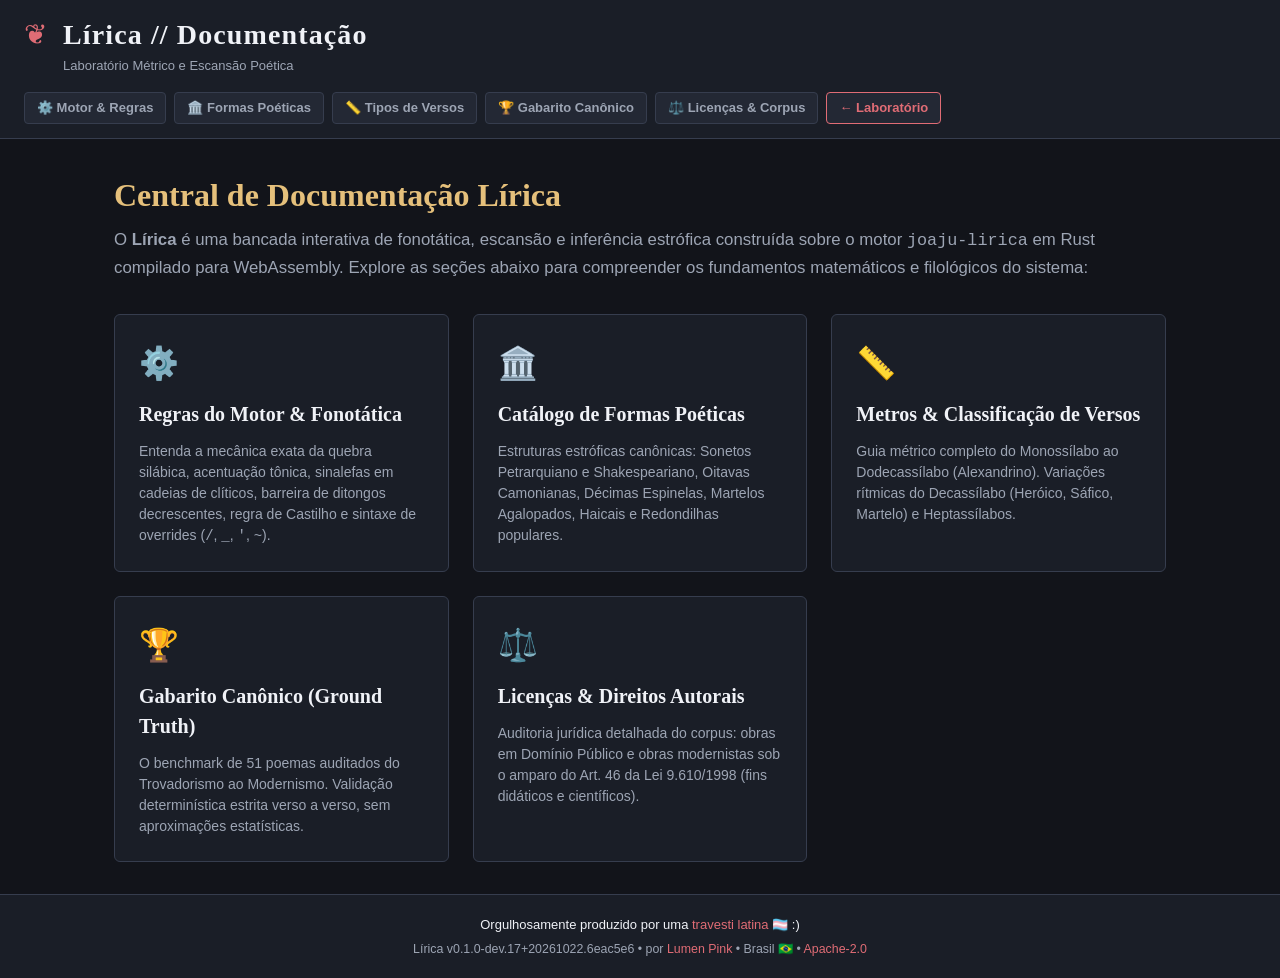
==== site/docs/index.html @ a4bca8b8 "feat(ui): redesign header, modal de exemplos e docs (closes #9)" ====
<!DOCTYPE html>
<html lang="pt-BR">
<head>
  <meta charset="UTF-8">
  <meta name="viewport" content="width=device-width, initial-scale=1.0">
  <title>Documentação — Lírica // Laboratório Métrico e Escansão Poética</title>
  <meta name="description" content="Central de documentação oficial do Lírica: motor fonotático determinístico, catálogo de formas clássicas, tipos de versos e gabarito canônico.">
  <link rel="stylesheet" href="../style.css">
  <link rel="icon" href="data:image/svg+xml,<svg xmlns=%22http://www.w3.org/2000/svg%22 viewBox=%220 0 100 100%22><text y=%22.9em%22 font-size=%2290%22>📜</text></svg>">
  <style>
    .docs-nav-bar {
      display: flex;
      gap: 0.5rem;
      align-items: center;
      flex-wrap: wrap;
    }
    .doc-tab {
      display: inline-flex;
      align-items: center;
      gap: 0.35rem;
      font-size: 0.8125rem;
      font-weight: 600;
      color: var(--text-secondary);
      background-color: var(--bg-tertiary);
      border: 1px solid var(--border-color);
      padding: 0.35rem 0.75rem;
      border-radius: var(--radius-sm);
      text-decoration: none;
      transition: all 0.15s ease;
    }
    .doc-tab:hover, .doc-tab.active {
      color: var(--accent-gold);
      background-color: var(--accent-gold-soft);
      border-color: var(--accent-gold);
    }
    .docs-portal-grid {
      display: grid;
      grid-template-columns: repeat(auto-fit, minmax(280px, 1fr));
      gap: 1.5rem;
      margin-top: 1rem;
    }
    .portal-card {
      background-color: var(--bg-secondary);
      border: 1px solid var(--border-color);
      border-radius: var(--radius-md);
      padding: 1.5rem;
      display: flex;
      flex-direction: column;
      gap: 0.75rem;
      text-decoration: none;
      color: inherit;
      transition: all 0.2s ease;
    }
    .portal-card:hover {
      border-color: var(--accent-gold);
      transform: translateY(-2px);
      box-shadow: 0 4px 12px rgba(0,0,0,0.3);
    }
    .portal-icon {
      font-size: 2rem;
    }
    .portal-title {
      font-family: var(--font-serif);
      font-size: 1.25rem;
      color: var(--text-primary);
    }
    .portal-desc {
      font-size: 0.875rem;
      color: var(--text-secondary);
      line-height: 1.5;
    }
  </style>
</head>
<body>
  <header class="app-header">
    <div class="header-brand">
      <div class="header-brand-left">
        <span class="logo-glyph" aria-hidden="true">❦</span>
        <div>
          <h1 class="app-title">Lírica // Documentação</h1>
          <p class="app-tagline">Laboratório Métrico e Escansão Poética</p>
        </div>
      </div>
      <div class="docs-nav-bar">
        <a href="regras.html" class="doc-tab">⚙️ Motor & Regras</a>
        <a href="formas.html" class="doc-tab">🏛️ Formas Poéticas</a>
        <a href="versos.html" class="doc-tab">📏 Tipos de Versos</a>
        <a href="gabarito.html" class="doc-tab">🏆 Gabarito Canônico</a>
        <a href="licencas.html" class="doc-tab">⚖️ Licenças & Corpus</a>
        <a href="../index.html" class="doc-tab" style="border-color: var(--accent); color: var(--accent);">← Laboratório</a>
      </div>
    </div>
  </header>

  <main style="max-width: 1100px; margin: 2rem auto; padding: 0 1.5rem; width: 100%;">
    <section style="margin-bottom: 2rem;">
      <h2 style="font-family: var(--font-serif); font-size: 2rem; margin-bottom: 0.5rem; color: var(--accent-gold);">Central de Documentação Lírica</h2>
      <p style="color: var(--text-secondary); font-size: 1.05rem; line-height: 1.6;">
        O <strong>Lírica</strong> é uma bancada interativa de fonotática, escansão e inferência estrófica construída sobre o motor <code>joaju-lirica</code> em Rust compilado para WebAssembly. Explore as seções abaixo para compreender os fundamentos matemáticos e filológicos do sistema:
      </p>
    </section>

    <div class="docs-portal-grid">
      <a href="regras.html" class="portal-card">
        <span class="portal-icon">⚙️</span>
        <h3 class="portal-title">Regras do Motor & Fonotática</h3>
        <p class="portal-desc">
          Entenda a mecânica exata da quebra silábica, acentuação tônica, sinalefas em cadeias de clíticos, barreira de ditongos decrescentes, regra de Castilho e sintaxe de overrides (<code>/</code>, <code>_</code>, <code>'</code>, <code>~</code>).
        </p>
      </a>

      <a href="formas.html" class="portal-card">
        <span class="portal-icon">🏛️</span>
        <h3 class="portal-title">Catálogo de Formas Poéticas</h3>
        <p class="portal-desc">
          Estruturas estróficas canônicas: Sonetos Petrarquiano e Shakespeariano, Oitavas Camonianas, Décimas Espinelas, Martelos Agalopados, Haicais e Redondilhas populares.
        </p>
      </a>

      <a href="versos.html" class="portal-card">
        <span class="portal-icon">📏</span>
        <h3 class="portal-title">Metros & Classificação de Versos</h3>
        <p class="portal-desc">
          Guia métrico completo do Monossílabo ao Dodecassílabo (Alexandrino). Variações rítmicas do Decassílabo (Heróico, Sáfico, Martelo) e Heptassílabos.
        </p>
      </a>

      <a href="gabarito.html" class="portal-card">
        <span class="portal-icon">🏆</span>
        <h3 class="portal-title">Gabarito Canônico (Ground Truth)</h3>
        <p class="portal-desc">
          O benchmark de 51 poemas auditados do Trovadorismo ao Modernismo. Validação determinística estrita verso a verso, sem aproximações estatísticas.
        </p>
      </a>

      <a href="licencas.html" class="portal-card">
        <span class="portal-icon">⚖️</span>
        <h3 class="portal-title">Licenças & Direitos Autorais</h3>
        <p class="portal-desc">
          Auditoria jurídica detalhada do corpus: obras em Domínio Público e obras modernistas sob o amparo do Art. 46 da Lei 9.610/1998 (fins didáticos e científicos).
        </p>
      </a>
    </div>
  </main>

  <footer class="app-footer">
    <div class="footer-inner">
      <p class="footer-identity">
        Orgulhosamente produzido por uma <a href="https://travesti.2lp.in/pt/" target="_blank" rel="noopener">travesti latina</a> 🏳️‍⚧️ :)
      </p>
      <p class="footer-metadata">
        Lírica <span id="lbl-versao">v0.1.0-dev.17+20261022.6eac5e6</span> • por <a href="https://lumen.pink" target="_blank" rel="noopener">Lumen Pink</a> • Brasil 🇧🇷 • <a href="https://git.2lp.in/lumen/lirica/src/branch/main/LICENSE" target="_blank" rel="noopener">Apache-2.0</a>
      </p>
    </div>
  </footer>
</body>
</html>
---- site/style.css ----
:root {
  --bg-primary: #12141a;
  --bg-secondary: #1a1e27;
  --bg-tertiary: #232834;
  --bg-elevated: #2c3342;
  --border-color: #363d4e;
  --border-focus: #e06c75;
  --text-primary: #f0f2f7;
  --text-secondary: #9da5b4;
  --text-muted: #6b7280;
  --accent: #e06c75;
  --accent-soft: rgba(224, 108, 117, 0.15);
  --accent-gold: #e5c07b;
  --accent-gold-soft: rgba(229, 192, 123, 0.15);
  --accent-cyan: #56b6c2;
  --accent-cyan-soft: rgba(86, 182, 194, 0.15);
  --accent-green: #98c379;
  --accent-purple: #c678dd;
  --accent-purple-soft: rgba(198, 120, 221, 0.15);
  --font-sans: -apple-system, BlinkMacSystemFont, "Segoe UI", Roboto, Oxygen, Ubuntu, Cantarell, sans-serif;
  --font-serif: "EB Garamond", "Cinzel", "Georgia", "Times New Roman", serif;
  --font-mono: "JetBrains Mono", "Cascadia Code", "Fira Code", Menlo, Monaco, Consolas, monospace;
  --radius-sm: 4px;
  --radius-md: 6px;
  --radius-lg: 10px;
}

* {
  box-sizing: border-box;
  margin: 0;
  padding: 0;
}

body {
  background-color: var(--bg-primary);
  color: var(--text-primary);
  font-family: var(--font-sans);
  min-height: 100vh;
  display: flex;
  flex-direction: column;
  line-height: 1.5;
  -webkit-font-smoothing: antialiased;
}

/* Header & Brand */
.app-header {
  background-color: var(--bg-secondary);
  border-bottom: 1px solid var(--border-color);
  padding: 0.875rem 1.5rem;
  display: flex;
  flex-direction: column;
  gap: 0.75rem;
}

.header-brand {
  display: flex;
  align-items: baseline;
  justify-content: space-between;
  gap: 1rem;
  flex-wrap: wrap;
}

.header-brand-left {
  display: flex;
  align-items: baseline;
  gap: 1rem;
  flex-wrap: wrap;
}

.nav-help-link {
  display: inline-flex;
  align-items: center;
  gap: 0.35rem;
  font-size: 0.8125rem;
  font-weight: 600;
  color: var(--accent-gold);
  background-color: var(--accent-gold-soft);
  border: 1px solid rgba(229, 192, 123, 0.3);
  padding: 0.3rem 0.65rem;
  border-radius: var(--radius-sm);
  text-decoration: none;
  transition: all 0.15s ease;
}

.nav-help-link:hover {
  background-color: rgba(229, 192, 123, 0.25);
  border-color: var(--accent-gold);
  transform: translateY(-1px);
}

.nav-icon {
  font-size: 0.95rem;
}

.logo-group {
  display: flex;
  align-items: center;
  gap: 0.5rem;
}

.logo-glyph {
  font-family: var(--font-serif);
  font-size: 1.75rem;
  color: var(--accent);
  line-height: 1;
}

.app-title {
  font-family: var(--font-serif);
  font-size: 1.75rem;
  font-weight: 700;
  letter-spacing: 0.04em;
  color: var(--text-primary);
}

.app-tagline {
  font-size: 0.8125rem;
  color: var(--text-secondary);
}

.header-actions {
  display: flex;
  align-items: center;
  gap: 0.5rem;
  flex-wrap: wrap;
}

.header-btn {
  display: inline-flex;
  align-items: center;
  gap: 0.4rem;
  font-size: 0.8125rem;
  font-weight: 600;
  color: var(--text-primary);
  background-color: var(--bg-tertiary);
  border: 1px solid var(--border-color);
  padding: 0.35rem 0.75rem;
  border-radius: var(--radius-sm);
  cursor: pointer;
  text-decoration: none;
  transition: all 0.15s ease;
  font-family: var(--font-sans);
}

.header-btn:hover {
  background-color: var(--bg-elevated);
  border-color: var(--accent);
  color: var(--accent);
  transform: translateY(-1px);
}

.header-btn-clear:hover {
  border-color: var(--accent);
  color: var(--accent);
}

.header-btn-docs {
  color: var(--accent-gold);
  background-color: var(--accent-gold-soft);
  border-color: rgba(229, 192, 123, 0.3);
}

.header-btn-docs:hover {
  background-color: rgba(229, 192, 123, 0.25);
  border-color: var(--accent-gold);
  color: var(--accent-gold);
}

/* Toolbar & Controls */
.toolbar {
  display: flex;
  flex-wrap: wrap;
  align-items: center;
  gap: 1rem;
  padding-top: 0.25rem;
}

.tool-group {
  display: flex;
  align-items: center;
  gap: 0.4rem;
}

.tool-label {
  font-size: 0.75rem;
  font-weight: 600;
  color: var(--text-secondary);
  text-transform: uppercase;
  letter-spacing: 0.05em;
}

.select-input {
  background-color: var(--bg-tertiary);
  border: 1px solid var(--border-color);
  color: var(--text-primary);
  padding: 0.35rem 0.65rem;
  border-radius: var(--radius-sm);
  font-size: 0.8125rem;
  font-family: var(--font-sans);
  outline: none;
  cursor: pointer;
}

.select-input:focus {
  border-color: var(--accent);
  box-shadow: 0 0 0 2px var(--accent-soft);
}

.tool-options {
  display: flex;
  flex-wrap: wrap;
  align-items: center;
  gap: 0.75rem;
  margin-left: auto;
}

.toggle-control {
  display: inline-flex;
  align-items: center;
  gap: 0.35rem;
  font-size: 0.78125rem;
  color: var(--text-secondary);
  cursor: pointer;
  user-select: none;
}

.toggle-control input[type="checkbox"] {
  accent-color: var(--accent);
  cursor: pointer;
}

/* App Main & Actions Bar */
.app-main {
  flex: 1;
  display: flex;
  flex-direction: column;
  padding: 1rem 1.5rem;
  gap: 1rem;
  max-width: 1700px;
  width: 100%;
  margin: 0 auto;
}

/* Poetic Analysis Dashboard */
.poetic-analysis-dashboard {
  display: grid;
  grid-template-columns: repeat(auto-fit, minmax(320px, 1fr));
  gap: 0.875rem;
  margin-bottom: 0.25rem;
}

.analysis-card {
  background-color: var(--bg-secondary);
  border: 1px solid var(--border-color);
  border-radius: var(--radius-md);
  padding: 0.875rem 1.1rem;
  display: flex;
  flex-direction: column;
  gap: 0.6rem;
  box-shadow: 0 4px 12px rgba(0, 0, 0, 0.15);
  transition: border-color 0.15s ease;
}

.analysis-card:hover {
  border-color: rgba(255, 255, 255, 0.2);
}

.card-form {
  border-left: 3px solid var(--accent-gold);
}

.card-rhyme {
  border-left: 3px solid var(--accent-purple);
}

.card-header {
  display: flex;
  justify-content: space-between;
  align-items: flex-start;
  gap: 0.5rem;
}

.card-title-group {
  display: flex;
  flex-direction: column;
  gap: 0.15rem;
}

.card-kicker {
  font-size: 0.6875rem;
  font-weight: 700;
  text-transform: uppercase;
  letter-spacing: 0.05em;
  color: var(--text-muted);
}

.card-title-row {
  display: flex;
  align-items: center;
  gap: 0.4rem;
}

.card-icon {
  font-size: 1.15rem;
  line-height: 1;
}

.card-title {
  font-family: var(--font-serif);
  font-size: 1.15rem;
  font-weight: 700;
  color: var(--text-primary);
  line-height: 1.2;
}

.score-badge {
  font-family: var(--font-mono);
  font-size: 0.8125rem;
  font-weight: 700;
  padding: 0.2rem 0.55rem;
  border-radius: 999px;
  background-color: var(--accent-gold-soft);
  color: var(--accent-gold);
  border: 1px solid rgba(229, 192, 123, 0.4);
  white-space: nowrap;
}

.score-badge.high {
  background-color: rgba(152, 195, 121, 0.15);
  color: var(--accent-green);
  border-color: rgba(152, 195, 121, 0.4);
}

.score-badge.medium {
  background-color: var(--accent-gold-soft);
  color: var(--accent-gold);
  border-color: rgba(229, 192, 123, 0.4);
}

.score-badge.low {
  background-color: rgba(224, 108, 117, 0.15);
  color: var(--accent);
  border-color: rgba(224, 108, 117, 0.4);
}

.rhyme-purity-badge {
  font-family: var(--font-mono);
  font-size: 0.75rem;
  font-weight: 600;
  padding: 0.2rem 0.55rem;
  border-radius: 999px;
  background-color: var(--accent-purple-soft);
  color: var(--accent-purple);
  border: 1px solid rgba(198, 120, 221, 0.4);
  white-space: nowrap;
}

.card-body {
  display: flex;
  flex-direction: column;
  gap: 0.5rem;
}

.form-desc, .rhyme-desc {
  font-size: 0.8125rem;
  color: var(--text-secondary);
  line-height: 1.4;
}

.form-meta, .rhyme-meta {
  display: flex;
  flex-wrap: wrap;
  gap: 0.35rem;
  align-items: center;
}

.meta-tag {
  background-color: var(--bg-tertiary);
  border: 1px solid var(--border-color);
  padding: 0.15rem 0.45rem;
  border-radius: var(--radius-sm);
  font-family: var(--font-mono);
  font-size: 0.72rem;
  color: var(--text-secondary);
}

.form-alerts {
  background-color: rgba(224, 108, 117, 0.08);
  border: 1px solid rgba(224, 108, 117, 0.3);
  border-radius: var(--radius-sm);
  padding: 0.4rem 0.6rem;
  font-size: 0.75rem;
  color: var(--accent);
  display: flex;
  flex-direction: column;
  gap: 0.2rem;
}

/* Stanza Separator in Editor */
.stanza-divider-row {
  display: flex;
  align-items: center;
  justify-content: space-between;
  padding: 0.35rem 0.85rem;
  background-color: var(--bg-tertiary);
  border-top: 1px solid var(--border-color);
  border-bottom: 1px solid var(--border-color);
  margin: 0.25rem 0;
}

.stanza-badge {
  font-family: var(--font-mono);
  font-size: 0.6875rem;
  font-weight: 700;
  text-transform: uppercase;
  letter-spacing: 0.06em;
  color: var(--accent-gold);
  display: flex;
  align-items: center;
  gap: 0.35rem;
}

.btn-del-stanza {
  background: transparent;
  border: none;
  color: var(--text-muted);
  cursor: pointer;
  font-size: 0.95rem;
  opacity: 0.5;
  transition: opacity 0.15s ease, color 0.15s ease;
  line-height: 1;
}

.btn-del-stanza:hover {
  opacity: 1;
  color: var(--accent);
}

.actions-bar {
  display: flex;
  justify-content: space-between;
  align-items: center;
  flex-wrap: wrap;
  gap: 0.75rem;
  padding-bottom: 0.5rem;
  border-bottom: 1px solid var(--border-color);
}

.actions-left, .actions-right {
  display: flex;
  align-items: center;
  gap: 0.5rem;
  flex-wrap: wrap;
}

.status-badge {
  background-color: var(--bg-tertiary);
  border: 1px solid var(--border-color);
  color: var(--text-secondary);
  font-size: 0.75rem;
  font-weight: 600;
  padding: 0.2rem 0.55rem;
  border-radius: var(--radius-sm);
}

.status-badge.scheme {
  background-color: var(--accent-purple-soft);
  color: var(--accent-purple);
  border-color: rgba(198, 120, 221, 0.3);
}

.btn-ghost {
  background: transparent;
  border: 1px solid var(--border-color);
  color: var(--text-secondary);
  padding: 0.25rem 0.625rem;
  border-radius: var(--radius-sm);
  font-size: 0.75rem;
  font-family: var(--font-sans);
  cursor: pointer;
  transition: all 0.15s ease;
}

.btn-ghost:hover {
  background-color: var(--bg-tertiary);
  color: var(--text-primary);
  border-color: var(--text-secondary);
}

.btn-primary-sm {
  background-color: var(--accent);
  color: #fff;
  border: none;
  padding: 0.25rem 0.65rem;
  border-radius: var(--radius-sm);
  font-size: 0.75rem;
  font-weight: 600;
  cursor: pointer;
}

/* Raw Editor Box */
.raw-editor-container {
  background-color: var(--bg-secondary);
  border: 1px solid var(--border-color);
  border-radius: var(--radius-md);
  padding: 0.75rem;
  display: flex;
  flex-direction: column;
  gap: 0.5rem;
}

.raw-editor-header {
  display: flex;
  justify-content: space-between;
  align-items: center;
  font-size: 0.8125rem;
  color: var(--text-secondary);
}

.raw-textarea {
  width: 100%;
  height: 120px;
  background-color: var(--bg-primary);
  color: var(--text-primary);
  border: 1px solid var(--border-color);
  border-radius: var(--radius-sm);
  padding: 0.5rem;
  font-family: var(--font-mono);
  font-size: 0.875rem;
  line-height: 1.5;
  resize: vertical;
}

/* Aligned Workspace (Linha ao lado da sua Irmã) */
.aligned-workspace {
  background-color: var(--bg-secondary);
  border: 1px solid var(--border-color);
  border-radius: var(--radius-md);
  display: flex;
  flex-direction: column;
  overflow: hidden;
}

.workspace-headings {
  display: grid;
  grid-template-columns: minmax(260px, 1fr) minmax(340px, 1.35fr);
  background-color: var(--bg-tertiary);
  border-bottom: 1px solid var(--border-color);
  padding: 0.45rem 0.75rem;
  font-size: 0.75rem;
  font-weight: 700;
  text-transform: uppercase;
  letter-spacing: 0.05em;
  color: var(--text-muted);
}

@media (max-width: 900px) {
  .workspace-headings {
    display: none;
  }
}

.verses-container {
  display: flex;
  flex-direction: column;
}

/* Verse Row Pair */
.verse-row {
  display: grid;
  grid-template-columns: minmax(260px, 1fr) minmax(340px, 1.35fr);
  border-bottom: 1px solid var(--border-color);
  transition: background-color 0.15s ease;
  min-height: 48px;
}

.verse-row:last-child {
  border-bottom: none;
}

.verse-row:hover {
  background-color: rgba(255, 255, 255, 0.015);
}

@media (max-width: 900px) {
  .verse-row {
    grid-template-columns: 1fr;
    gap: 0.5rem;
    padding: 0.5rem 0;
  }
}

/* Left Column */
.verse-col-left {
  display: flex;
  align-items: center;
  gap: 0.5rem;
  padding: 0.4rem 0.75rem;
  border-right: 1px solid var(--border-color);
}

@media (max-width: 900px) {
  .verse-col-left {
    border-right: none;
  }
}

.line-num {
  font-family: var(--font-mono);
  font-size: 0.75rem;
  font-weight: 700;
  color: var(--text-muted);
  width: 1.75rem;
  text-align: right;
  flex-shrink: 0;
}

.verse-input {
  flex: 1;
  background: transparent;
  border: 1px solid transparent;
  color: var(--text-primary);
  font-family: var(--font-serif);
  font-size: 1.05rem;
  padding: 0.35rem 0.5rem;
  border-radius: var(--radius-sm);
  outline: none;
  transition: border-color 0.15s ease, background-color 0.15s ease;
}

.verse-input:focus {
  background-color: var(--bg-tertiary);
  border-color: var(--accent);
}

.btn-del-verse {
  background: transparent;
  border: none;
  color: var(--text-muted);
  cursor: pointer;
  padding: 0.2rem 0.35rem;
  font-size: 0.8125rem;
  border-radius: var(--radius-sm);
  opacity: 0.4;
  transition: opacity 0.15s ease, color 0.15s ease;
}

.verse-row:hover .btn-del-verse {
  opacity: 1;
}

.btn-del-verse:hover {
  color: var(--accent);
}

/* Right Column (Escansão Irmã) */
.verse-col-right {
  display: flex;
  align-items: center;
  gap: 0.6rem;
  padding: 0.4rem 0.75rem;
  overflow-x: auto;
}

.badge-rima,
.badge-rima-compact {
  background-color: var(--accent-purple-soft);
  color: var(--accent-purple);
  border: 1px solid rgba(198, 120, 221, 0.35);
  font-family: var(--font-mono);
  font-size: 0.72rem;
  font-weight: 700;
  padding: 0.15rem 0.35rem;
  border-radius: var(--radius-sm);
  flex-shrink: 0;
  min-width: 1.5rem;
  text-align: center;
  cursor: help;
}

.badge-metro {
  background-color: var(--accent-gold-soft);
  color: var(--accent-gold);
  border: 1px solid rgba(229, 192, 123, 0.3);
  font-size: 0.71875rem;
  font-weight: 600;
  padding: 0.2rem 0.5rem;
  border-radius: 999px;
  flex-shrink: 0;
  white-space: nowrap;
}

.badge-metro-compact {
  background-color: var(--accent-gold-soft);
  color: var(--accent-gold);
  border: 1px solid rgba(229, 192, 123, 0.3);
  font-family: var(--font-mono);
  font-size: 0.75rem;
  font-weight: 700;
  padding: 0.15rem 0.4rem;
  border-radius: var(--radius-sm);
  flex-shrink: 0;
  white-space: nowrap;
  display: inline-flex;
  align-items: center;
  gap: 0.25rem;
  cursor: help;
}

.badge-metro-compact .ico {
  font-size: 0.85rem;
  line-height: 1;
}

.syllables-strip {
  display: flex;
  align-items: center;
  gap: 0.2rem;
  flex-wrap: nowrap;
}

.syl-pill {
  display: inline-flex;
  align-items: baseline;
  gap: 0.15rem;
  background-color: var(--bg-tertiary);
  border: 1px solid var(--border-color);
  padding: 0.15rem 0.35rem;
  border-radius: var(--radius-sm);
  font-family: var(--font-mono);
  font-size: 0.78125rem;
  white-space: nowrap;
}

.syl-pill .idx {
  font-size: 0.625rem;
  color: var(--text-muted);
  font-weight: 700;
}

.syl-pill .txt {
  color: var(--text-primary);
}

/* Modificadores de Sílaba */
.syl-pill.tonica {
  background-color: var(--accent-soft);
  border-color: var(--accent);
}

.syl-pill.tonica .txt {
  color: var(--accent);
  font-weight: 700;
}

.syl-pill.tonica .idx {
  color: var(--accent);
}

.syl-pill.elidida {
  border-bottom: 2px solid var(--accent-cyan);
}

.syl-pill.elidida .txt {
  color: var(--accent-cyan);
}

.syl-pill.extrametrica {
  opacity: 0.45;
  border-style: dashed;
}

/* Code Workspace */
.code-workspace {
  background-color: var(--bg-secondary);
  border: 1px solid var(--border-color);
  border-radius: var(--radius-md);
  padding: 1rem;
}

.code-output {
  margin: 0;
  font-family: var(--font-mono);
  font-size: 0.875rem;
  line-height: 1.6;
  white-space: pre;
  overflow-x: auto;
  color: var(--text-primary);
}

/* Notation Guide */
.notation-guide {
  background-color: var(--bg-secondary);
  border: 1px solid var(--border-color);
  border-radius: var(--radius-md);
  padding: 0.875rem 1rem;
  display: flex;
  flex-direction: column;
  gap: 0.6rem;
}

.guide-title {
  display: flex;
  align-items: center;
  gap: 0.4rem;
  font-size: 0.8125rem;
  color: var(--text-primary);
}

.guide-icon {
  font-size: 1rem;
}

.guide-grid {
  display: grid;
  grid-template-columns: repeat(auto-fit, minmax(280px, 1fr));
  gap: 0.5rem 1rem;
  font-size: 0.78125rem;
  color: var(--text-secondary);
}

.guide-item {
  display: flex;
  align-items: baseline;
  gap: 0.4rem;
  line-height: 1.4;
}

.guide-item code {
  background-color: var(--bg-tertiary);
  color: var(--accent-gold);
  padding: 0.1rem 0.35rem;
  border-radius: var(--radius-sm);
  font-family: var(--font-mono);
  font-size: 0.75rem;
  flex-shrink: 0;
}

.legend-chip {
  padding: 0.1rem 0.35rem;
  border-radius: var(--radius-sm);
  font-family: var(--font-mono);
  font-size: 0.6875rem;
  font-weight: 700;
  flex-shrink: 0;
}

.legend-chip.tonica {
  background-color: var(--accent-soft);
  color: var(--accent);
  border: 1px solid var(--accent);
}

.legend-chip.elidida {
  background-color: var(--accent-cyan-soft);
  color: var(--accent-cyan);
  border-bottom: 2px solid var(--accent-cyan);
}

.legend-chip.extrametrica {
  border: 1px dashed var(--text-muted);
  color: var(--text-muted);
}

.legend-chip.rima {
  background-color: var(--accent-purple-soft);
  color: var(--accent-purple);
  border: 1px solid rgba(198, 120, 221, 0.4);
}

.guide-icons-row {
  display: flex;
  flex-wrap: wrap;
  align-items: center;
  gap: 0.4rem 0.6rem;
  padding-top: 0.6rem;
  margin-top: 0.3rem;
  border-top: 1px solid var(--border-color);
  font-size: 0.75rem;
  color: var(--text-secondary);
}

.guide-icons-title {
  font-weight: 700;
  color: var(--text-primary);
  margin-right: 0.25rem;
}

.icon-tag {
  background-color: var(--bg-tertiary);
  padding: 0.15rem 0.45rem;
  border-radius: var(--radius-sm);
  border: 1px solid var(--border-color);
  cursor: help;
  white-space: nowrap;
  font-family: var(--font-sans);
  font-size: 0.72rem;
  transition: border-color 0.15s ease, background-color 0.15s ease;
}

.icon-tag:hover {
  border-color: var(--accent-gold);
  background-color: var(--accent-gold-soft);
  color: var(--text-primary);
}

/* Modal de Exemplos */
.modal-overlay {
  position: fixed;
  inset: 0;
  background-color: rgba(10, 12, 16, 0.75);
  backdrop-filter: blur(4px);
  -webkit-backdrop-filter: blur(4px);
  z-index: 1000;
  display: flex;
  align-items: center;
  justify-content: center;
  padding: 1.5rem;
  animation: modalFadeIn 0.18s ease-out;
}

.modal-overlay[hidden] {
  display: none !important;
}

@keyframes modalFadeIn {
  from { opacity: 0; transform: scale(0.98); }
  to { opacity: 1; transform: scale(1); }
}

.modal-container {
  background-color: var(--bg-secondary);
  border: 1px solid var(--border-color);
  border-radius: var(--radius-lg);
  max-width: 900px;
  width: 100%;
  max-height: 85vh;
  display: flex;
  flex-direction: column;
  box-shadow: 0 24px 48px rgba(0, 0, 0, 0.6);
  overflow: hidden;
}

.modal-header {
  display: flex;
  justify-content: space-between;
  align-items: flex-start;
  padding: 1.25rem 1.5rem;
  border-bottom: 1px solid var(--border-color);
  background-color: var(--bg-secondary);
  gap: 1rem;
}

.modal-title {
  font-family: var(--font-serif);
  font-size: 1.35rem;
  font-weight: 700;
  color: var(--text-primary);
  display: flex;
  align-items: center;
  gap: 0.5rem;
}

.modal-subtitle {
  font-size: 0.8125rem;
  color: var(--text-secondary);
  margin-top: 0.25rem;
}

.modal-close-btn {
  background: transparent;
  border: none;
  color: var(--text-secondary);
  font-size: 1.25rem;
  cursor: pointer;
  padding: 0.25rem 0.5rem;
  border-radius: var(--radius-sm);
  transition: all 0.15s ease;
  line-height: 1;
}

.modal-close-btn:hover {
  color: var(--accent);
  background-color: var(--accent-soft);
}

.modal-body {
  padding: 1.25rem 1.5rem;
  overflow-y: auto;
  display: flex;
  flex-direction: column;
  gap: 1rem;
}

.modal-search-input {
  width: 100%;
  padding: 0.6rem 0.85rem;
  background-color: var(--bg-tertiary);
  border: 1px solid var(--border-color);
  border-radius: var(--radius-sm);
  color: var(--text-primary);
  font-family: var(--font-sans);
  font-size: 0.875rem;
  outline: none;
  transition: border-color 0.15s ease;
}

.modal-search-input:focus {
  border-color: var(--accent);
  box-shadow: 0 0 0 2px var(--accent-soft);
}

.exemplos-grid {
  display: grid;
  grid-template-columns: repeat(auto-fill, minmax(260px, 1fr));
  gap: 0.875rem;
}

.exemplo-card {
  background-color: var(--bg-tertiary);
  border: 1px solid var(--border-color);
  border-radius: var(--radius-md);
  padding: 1rem;
  cursor: pointer;
  display: flex;
  flex-direction: column;
  gap: 0.4rem;
  transition: all 0.18s ease;
  text-align: left;
}

.exemplo-card:hover {
  border-color: var(--accent);
  background-color: var(--bg-elevated);
  transform: translateY(-2px);
  box-shadow: 0 6px 16px rgba(0, 0, 0, 0.35);
}

.exemplo-card-header {
  display: flex;
  justify-content: space-between;
  align-items: flex-start;
  gap: 0.5rem;
}

.exemplo-card-title {
  font-size: 0.9375rem;
  font-weight: 600;
  color: var(--text-primary);
  line-height: 1.3;
}

.exemplo-card-badge {
  font-size: 0.6875rem;
  font-weight: 600;
  padding: 0.15rem 0.45rem;
  border-radius: 9999px;
  background-color: var(--accent-gold-soft);
  color: var(--accent-gold);
  border: 1px solid rgba(229, 192, 123, 0.3);
  white-space: nowrap;
}

.exemplo-card-autor {
  font-size: 0.8125rem;
  color: var(--accent-cyan);
}

.exemplo-card-preview {
  font-family: var(--font-serif);
  font-style: italic;
  font-size: 0.8125rem;
  color: var(--text-secondary);
  line-height: 1.4;
  margin-top: 0.25rem;
  border-left: 2px solid var(--border-color);
  padding-left: 0.5rem;
  display: -webkit-box;
  -webkit-line-clamp: 3;
  -webkit-box-orient: vertical;
  overflow: hidden;
}

.modal-footer {
  display: flex;
  justify-content: space-between;
  align-items: center;
  padding: 0.875rem 1.5rem;
  border-top: 1px solid var(--border-color);
  background-color: var(--bg-secondary);
  font-size: 0.8125rem;
  color: var(--text-secondary);
}

.modal-footer a {
  color: var(--accent-gold);
  text-decoration: underline;
}

/* Footer canônico GOST */
.app-footer {
  background-color: var(--bg-secondary);
  border-top: 1px solid var(--border-color);
  padding: 1.25rem 1.5rem;
  font-size: 0.8125rem;
  color: var(--text-secondary);
  text-align: center;
  margin-top: auto;
}

.footer-inner {
  display: flex;
  flex-direction: column;
  align-items: center;
  justify-content: center;
  gap: 0.35rem;
  max-width: 1200px;
  margin: 0 auto;
}

.footer-identity {
  font-weight: 500;
  color: var(--text-primary);
}

.footer-metadata {
  color: var(--text-secondary);
  font-size: 0.775rem;
}

.footer-inner a {
  color: var(--accent);
  text-decoration: none;
}

.footer-inner a:hover {
  text-decoration: underline;
}
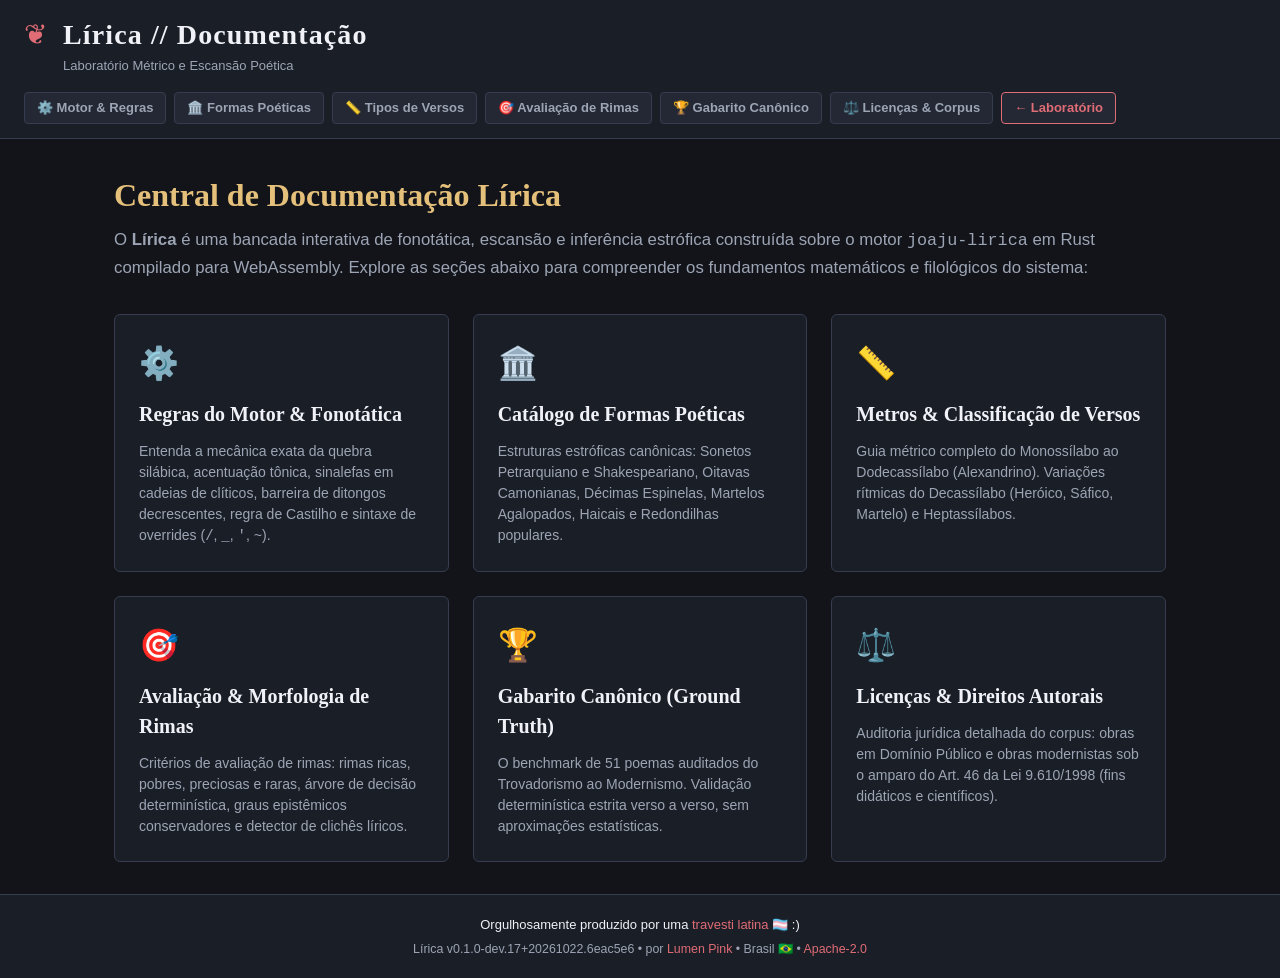
==== commit 1447e2ef: "docs(docs): adicionar guia canonico de rimas no docs (ref #32 - ph5)" ====
--- a/site/docs/index.html
+++ b/site/docs/index.html
@@ -85,6 +85,7 @@
         <a href="regras.html" class="doc-tab">⚙️ Motor & Regras</a>
         <a href="formas.html" class="doc-tab">🏛️ Formas Poéticas</a>
         <a href="versos.html" class="doc-tab">📏 Tipos de Versos</a>
+        <a href="rimas.html" class="doc-tab">🎯 Avaliação de Rimas</a>
         <a href="gabarito.html" class="doc-tab">🏆 Gabarito Canônico</a>
         <a href="licencas.html" class="doc-tab">⚖️ Licenças & Corpus</a>
         <a href="../index.html" class="doc-tab" style="border-color: var(--accent); color: var(--accent);">← Laboratório</a>
@@ -125,6 +126,14 @@
         </p>
       </a>
 
+      <a href="rimas.html" class="portal-card">
+        <span class="portal-icon">🎯</span>
+        <h3 class="portal-title">Avaliação & Morfologia de Rimas</h3>
+        <p class="portal-desc">
+          Critérios de avaliação de rimas: rimas ricas, pobres, preciosas e raras, árvore de decisão determinística, graus epistêmicos conservadores e detector de clichês líricos.
+        </p>
+      </a>
+
       <a href="gabarito.html" class="portal-card">
         <span class="portal-icon">🏆</span>
         <h3 class="portal-title">Gabarito Canônico (Ground Truth)</h3>
--- a/site/style.css
+++ b/site/style.css
@@ -420,20 +420,352 @@
   gap: 0.35rem;
 }
 
+/* Stanza Header & Rhyme Strip (Touch-First) */
+.stanza-header-block {
+  display: flex;
+  flex-direction: column;
+  margin: 0.35rem 0 0.15rem 0;
+  border-top: 1px solid var(--border-color);
+  border-bottom: 1px solid var(--border-color);
+  background-color: var(--bg-tertiary);
+}
+
+.stanza-header-block.first-stanza {
+  border-top: none;
+}
+
+.stanza-header-row {
+  display: flex;
+  align-items: center;
+  justify-content: space-between;
+  padding: 0.4rem 0.85rem;
+  flex-wrap: wrap;
+  gap: 0.5rem;
+}
+
+.stanza-header-left {
+  display: flex;
+  align-items: center;
+  flex-wrap: wrap;
+  gap: 0.6rem;
+}
+
+.stanza-rhyme-strip {
+  display: flex;
+  align-items: center;
+  flex-wrap: wrap;
+  gap: 0.4rem;
+}
+
+/* Rhyme Pair Button / Badge (Touch-friendly, min-height 36px) */
+.rhyme-pair-badge {
+  display: inline-flex;
+  align-items: center;
+  gap: 0.35rem;
+  background: var(--bg-secondary);
+  border: 1px solid var(--border-color);
+  color: var(--text-primary);
+  font-family: var(--font-mono);
+  font-size: 0.72rem;
+  font-weight: 600;
+  padding: 0.3rem 0.55rem;
+  border-radius: var(--radius-sm);
+  cursor: pointer;
+  min-height: 36px;
+  touch-action: manipulation;
+  transition: all 0.15s ease;
+  user-select: none;
+  -webkit-tap-highlight-color: transparent;
+}
+
+.rhyme-pair-badge:active {
+  transform: scale(0.98);
+}
+
+/* Quality Variants */
+.rhyme-pair-badge.quality-rica {
+  background-color: rgba(198, 120, 221, 0.12);
+  border-color: rgba(198, 120, 221, 0.4);
+  color: var(--accent-purple);
+}
+
+.rhyme-pair-badge.quality-pobre {
+  background-color: rgba(171, 178, 191, 0.08);
+  border-color: rgba(171, 178, 191, 0.3);
+  color: var(--text-secondary);
+}
+
+.rhyme-pair-badge.quality-preciosa {
+  background-color: rgba(86, 182, 194, 0.15);
+  border-color: rgba(86, 182, 194, 0.45);
+  color: var(--accent-cyan);
+}
+
+.rhyme-pair-badge.quality-rara {
+  background-color: rgba(152, 195, 121, 0.15);
+  border-color: rgba(152, 195, 121, 0.45);
+  color: var(--accent-green);
+}
+
+.rhyme-pair-badge.quality-provavel-pobre {
+  background-color: rgba(171, 178, 191, 0.05);
+  border: 1px dashed rgba(171, 178, 191, 0.45);
+  color: var(--text-secondary);
+}
+
+.rhyme-pair-badge.quality-provavel-rica {
+  background-color: rgba(198, 120, 221, 0.08);
+  border: 1px dashed rgba(198, 120, 221, 0.45);
+  color: var(--accent-purple);
+}
+
+.rhyme-pair-badge.quality-indeterminada {
+  background-color: rgba(229, 192, 123, 0.08);
+  border: 1px dashed rgba(229, 192, 123, 0.45);
+  color: var(--accent-gold);
+}
+
+.rhyme-pair-badge.is-selected {
+  outline: 2px solid var(--accent-purple);
+  box-shadow: 0 0 8px rgba(198, 120, 221, 0.35);
+  background-color: var(--bg-elevated);
+}
+
+/* Cliché Indicator Tag */
+.cliche-tag {
+  display: inline-flex;
+  align-items: center;
+  gap: 0.15rem;
+  background-color: rgba(224, 108, 117, 0.2);
+  border: 1px solid rgba(224, 108, 117, 0.5);
+  color: var(--accent);
+  font-size: 0.65rem;
+  font-weight: 700;
+  padding: 0.1rem 0.3rem;
+  border-radius: var(--radius-sm);
+  margin-left: 0.25rem;
+}
+
+/* Stanza Audit Drawer / Micro-Card */
+.stanza-audit-drawer {
+  background-color: var(--bg-secondary);
+  border-top: 1px solid var(--border-color);
+  padding: 0.65rem 0.85rem;
+  font-size: 0.8125rem;
+  animation: slideDown 0.15s ease-out;
+}
+
+@keyframes slideDown {
+  from { opacity: 0; transform: translateY(-4px); }
+  to { opacity: 1; transform: translateY(0); }
+}
+
+.audit-card-header {
+  display: flex;
+  align-items: center;
+  justify-content: space-between;
+  margin-bottom: 0.4rem;
+}
+
+.audit-card-title {
+  font-family: var(--font-mono);
+  font-size: 0.75rem;
+  font-weight: 700;
+  color: var(--accent-gold);
+  display: flex;
+  align-items: center;
+  gap: 0.35rem;
+}
+
+.btn-close-audit {
+  background: transparent;
+  border: none;
+  color: var(--text-muted);
+  font-size: 1.1rem;
+  cursor: pointer;
+  padding: 0.2rem 0.4rem;
+  line-height: 1;
+}
+
+.btn-close-audit:hover,
+.btn-close-audit:active {
+  color: var(--text-primary);
+}
+
+.audit-card-body {
+  display: flex;
+  flex-direction: column;
+  gap: 0.3rem;
+  color: var(--text-secondary);
+  font-size: 0.8rem;
+}
+
+.audit-card-row {
+  display: flex;
+  align-items: baseline;
+  gap: 0.4rem;
+}
+
+.audit-card-row strong {
+  color: var(--text-primary);
+  font-weight: 600;
+}
+
+.audit-cliche-alert {
+  background-color: rgba(224, 108, 117, 0.12);
+  border-left: 3px solid var(--accent);
+  padding: 0.35rem 0.5rem;
+  border-radius: 2px;
+  color: var(--text-primary);
+  margin-top: 0.25rem;
+}
+
+.audit-card-row.confrontation-row {
+  font-size: 0.875rem;
+  padding: 0.2rem 0;
+  display: flex;
+  flex-wrap: wrap;
+  align-items: center;
+  gap: 0.4rem;
+}
+
+.confrontation-row .token-item {
+  color: var(--accent-gold);
+  font-weight: 700;
+}
+
+.confrontation-row .pos-item {
+  color: var(--text-muted);
+  font-size: 0.8rem;
+  font-style: italic;
+}
+
+.confrontation-row .confrontation-sep {
+  color: var(--accent-purple);
+  font-weight: 700;
+  margin: 0 0.15rem;
+}
+
+.audit-prose-text {
+  margin: 0.25rem 0;
+  line-height: 1.45;
+  color: var(--text-primary);
+  font-size: 0.8125rem;
+}
+
+/* Modal Contextual Cards (Ticket #31) */
+.contextual-meter-card,
+.contextual-rhyme-card {
+  padding: 0.2rem 0;
+}
+
+.meter-hero {
+  display: flex;
+  align-items: center;
+  gap: 1.2rem;
+  background: rgba(229, 192, 123, 0.08);
+  border: 1px solid rgba(229, 192, 123, 0.25);
+  border-radius: 6px;
+  padding: 1rem 1.25rem;
+  margin-bottom: 1.2rem;
+}
+
+.meter-hero-icon {
+  font-size: 2.4rem;
+  line-height: 1;
+}
+
+.meter-hero-text h3 {
+  margin: 0 0 0.25rem 0;
+  font-size: 1.2rem;
+  color: var(--accent-gold);
+}
+
+.meter-hero-count {
+  font-family: var(--font-mono);
+  font-size: 0.85rem;
+  color: var(--text-secondary);
+}
+
+.meter-prose-section,
+.meter-context-section {
+  margin-bottom: 1.2rem;
+}
+
+.meter-prose-section h4,
+.meter-context-section h4 {
+  font-size: 0.8rem;
+  font-weight: 700;
+  text-transform: uppercase;
+  letter-spacing: 0.04em;
+  color: var(--text-muted);
+  margin: 0 0 0.4rem 0;
+}
+
+.meter-context-list {
+  list-style: disc;
+  padding-left: 1.25rem;
+  margin: 0.4rem 0;
+  color: var(--text-secondary);
+  font-size: 0.875rem;
+  line-height: 1.5;
+}
+
+.meter-context-list li {
+  margin-bottom: 0.35rem;
+}
+
+.modal-contextual-footer {
+  margin-top: 1.5rem;
+  padding-top: 1rem;
+  border-top: 1px solid var(--border-color);
+  text-align: center;
+}
+
+.contextual-rhyme-card .stanza-audit-drawer {
+  background: transparent;
+  border: none;
+  padding: 0;
+}
+
+/* Verse Highlight for Active Rhyme Pair */
+.verse-row.verse-highlight-rhyme {
+  background-color: rgba(198, 120, 221, 0.09) !important;
+  border-left: 3px solid var(--accent-purple);
+}
+
+.badge-rima-compact.is-cliche {
+  border-color: rgba(224, 108, 117, 0.7);
+  color: var(--accent);
+  background-color: rgba(224, 108, 117, 0.15);
+}
+
 .btn-del-stanza {
+  display: inline-flex;
+  align-items: center;
+  justify-content: center;
+  min-width: 44px;
+  min-height: 44px;
+  width: 44px;
+  height: 44px;
   background: transparent;
   border: none;
   color: var(--text-muted);
   cursor: pointer;
-  font-size: 0.95rem;
-  opacity: 0.5;
-  transition: opacity 0.15s ease, color 0.15s ease;
+  font-size: 1.25rem;
+  opacity: 0.6;
+  border-radius: var(--radius-sm);
+  touch-action: manipulation;
+  -webkit-tap-highlight-color: transparent;
+  transition: opacity 0.15s ease, color 0.15s ease, background-color 0.15s ease;
   line-height: 1;
 }
 
-.btn-del-stanza:hover {
+.btn-del-stanza:hover,
+.btn-del-stanza:active {
   opacity: 1;
   color: var(--accent);
+  background-color: rgba(224, 108, 117, 0.15);
 }
 
 .actions-bar {
@@ -529,6 +861,46 @@
   font-size: 0.875rem;
   line-height: 1.5;
   resize: vertical;
+}
+
+/* Poem Meta Bar (Título e Autor) */
+.poem-meta-bar {
+  background-color: var(--bg-secondary);
+  border: 1px solid var(--border-color);
+  border-radius: var(--radius-md);
+  padding: 0.65rem 0.85rem;
+  margin-bottom: 0.85rem;
+  display: flex;
+  flex-direction: column;
+  gap: 0.25rem;
+}
+
+.meta-input {
+  background: transparent;
+  border: none;
+  outline: none;
+  color: var(--text-primary);
+  font-family: inherit;
+  width: 100%;
+  padding: 0.15rem 0;
+}
+
+.meta-input.title-input {
+  font-size: 1.125rem;
+  font-weight: 700;
+  color: var(--text-primary);
+}
+
+.meta-input.author-input {
+  font-size: 0.875rem;
+  font-style: italic;
+  color: var(--text-muted);
+}
+
+.meta-input::placeholder {
+  color: var(--text-muted);
+  opacity: 0.55;
+  font-style: italic;
 }
 
 /* Aligned Workspace (Linha ao lado da sua Irmã) */
@@ -634,23 +1006,31 @@
 }
 
 .btn-del-verse {
+  display: inline-flex;
+  align-items: center;
+  justify-content: center;
+  min-width: 44px;
+  min-height: 44px;
+  width: 44px;
+  height: 44px;
   background: transparent;
   border: none;
   color: var(--text-muted);
   cursor: pointer;
-  padding: 0.2rem 0.35rem;
-  font-size: 0.8125rem;
-  border-radius: var(--radius-sm);
-  opacity: 0.4;
-  transition: opacity 0.15s ease, color 0.15s ease;
-}
-
-.verse-row:hover .btn-del-verse {
+  font-size: 1.15rem;
+  border-radius: var(--radius-sm);
+  opacity: 0.6;
+  touch-action: manipulation;
+  -webkit-tap-highlight-color: transparent;
+  transition: opacity 0.15s ease, color 0.15s ease, background-color 0.15s ease;
+}
+
+.verse-row:hover .btn-del-verse,
+.btn-del-verse:hover,
+.btn-del-verse:active {
   opacity: 1;
-}
-
-.btn-del-verse:hover {
   color: var(--accent);
+  background-color: rgba(224, 108, 117, 0.15);
 }
 
 /* Right Column (Escansão Irmã) */
@@ -663,7 +1043,8 @@
 }
 
 .badge-rima,
-.badge-rima-compact {
+.badge-rima-compact,
+.rhyme-badge {
   background-color: var(--accent-purple-soft);
   color: var(--accent-purple);
   border: 1px solid rgba(198, 120, 221, 0.35);
@@ -675,7 +1056,9 @@
   flex-shrink: 0;
   min-width: 1.5rem;
   text-align: center;
-  cursor: help;
+  cursor: pointer;
+  user-select: none;
+  transition: transform 0.1s ease, border-color 0.15s ease, background-color 0.15s ease;
 }
 
 .badge-metro {
@@ -690,7 +1073,8 @@
   white-space: nowrap;
 }
 
-.badge-metro-compact {
+.badge-metro-compact,
+.meter-badge {
   background-color: var(--accent-gold-soft);
   color: var(--accent-gold);
   border: 1px solid rgba(229, 192, 123, 0.3);
@@ -704,10 +1088,28 @@
   display: inline-flex;
   align-items: center;
   gap: 0.25rem;
-  cursor: help;
-}
-
-.badge-metro-compact .ico {
+  cursor: pointer;
+  user-select: none;
+  transition: transform 0.1s ease, border-color 0.15s ease, background-color 0.15s ease;
+}
+
+.badge-metro-compact:hover,
+.meter-badge:hover,
+.badge-rima-compact:hover,
+.rhyme-badge:hover {
+  border-color: var(--accent-gold);
+  transform: translateY(-1px);
+}
+
+.badge-metro-compact:active,
+.meter-badge:active,
+.badge-rima-compact:active,
+.rhyme-badge:active {
+  transform: translateY(0);
+}
+
+.badge-metro-compact .ico,
+.meter-badge .ico {
   font-size: 0.85rem;
   line-height: 1;
 }
@@ -802,9 +1204,34 @@
 .guide-title {
   display: flex;
   align-items: center;
+  justify-content: space-between;
+  gap: 0.5rem;
+  font-size: 0.8125rem;
+  color: var(--text-primary);
+}
+
+.guide-title-left {
+  display: flex;
+  align-items: center;
   gap: 0.4rem;
-  font-size: 0.8125rem;
-  color: var(--text-primary);
+}
+
+.btn-guia-atalho {
+  background-color: var(--accent-gold-soft);
+  color: var(--accent-gold);
+  border: 1px solid rgba(229, 192, 123, 0.35);
+  font-size: 0.72rem;
+  font-weight: 600;
+  padding: 0.2rem 0.55rem;
+  border-radius: var(--radius-sm);
+  cursor: pointer;
+  transition: all 0.15s ease;
+}
+
+.btn-guia-atalho:hover {
+  background-color: rgba(229, 192, 123, 0.25);
+  border-color: var(--accent-gold);
+  transform: translateY(-1px);
 }
 
 .guide-icon {
@@ -1136,3 +1563,266 @@
 .footer-inner a:hover {
   text-decoration: underline;
 }
+
+/* ==========================================================================
+   Mobile & Touch-First Responsive Ergonomics
+   ========================================================================== */
+
+@media (max-width: 768px) {
+  /* Previne transbordamento horizontal global no mobile */
+  html, body {
+    overflow-x: hidden;
+    max-width: 100vw;
+  }
+
+  .app-header {
+    padding: 0.75rem 1rem;
+  }
+
+  .header-brand {
+    flex-direction: column;
+    align-items: flex-start;
+    gap: 0.75rem;
+  }
+
+  .header-actions {
+    width: 100%;
+    display: grid;
+    grid-template-columns: repeat(2, 1fr);
+    gap: 0.5rem;
+  }
+
+  .header-btn {
+    justify-content: center;
+    min-height: 44px;
+    font-size: 0.8125rem;
+    width: 100%;
+    touch-action: manipulation;
+  }
+
+  .toolbar {
+    flex-direction: column;
+    align-items: stretch;
+    gap: 0.75rem;
+    padding: 0.75rem;
+  }
+
+  .tool-group {
+    flex-direction: column;
+    align-items: stretch;
+    gap: 0.35rem;
+  }
+
+  .select-input {
+    min-height: 44px;
+    font-size: 1rem; /* 16px para anular auto-zoom do Safari iOS */
+    width: 100%;
+  }
+
+  .tool-options {
+    display: grid;
+    grid-template-columns: 1fr 1fr;
+    gap: 0.5rem 0.75rem;
+  }
+
+  .toggle-control {
+    min-height: 40px;
+    display: inline-flex;
+    align-items: center;
+    gap: 0.5rem;
+    touch-action: manipulation;
+  }
+
+  .toggle-control input[type="checkbox"] {
+    width: 20px;
+    height: 20px;
+    accent-color: var(--accent-purple);
+  }
+
+  /* Dashboard superior em coluna única no mobile */
+  .poetic-analysis-dashboard {
+    grid-template-columns: 1fr;
+    gap: 0.75rem;
+    margin-bottom: 1rem;
+  }
+
+  .actions-bar {
+    flex-direction: column;
+    align-items: stretch;
+    gap: 0.75rem;
+  }
+
+  .actions-left {
+    justify-content: flex-start;
+    flex-wrap: wrap;
+    gap: 0.4rem;
+  }
+
+  .actions-right {
+    display: grid;
+    grid-template-columns: repeat(2, 1fr);
+    gap: 0.5rem;
+    width: 100%;
+  }
+
+  .actions-right .btn-ghost {
+    min-height: 44px;
+    display: flex;
+    align-items: center;
+    justify-content: center;
+    text-align: center;
+    padding: 0.4rem 0.6rem;
+    touch-action: manipulation;
+  }
+
+  .verse-row {
+    grid-template-columns: 1fr;
+    padding: 0.4rem 0;
+    gap: 0.3rem;
+  }
+
+  .verse-col-left {
+    border-right: none;
+    padding: 0.3rem 0.5rem;
+    gap: 0.4rem;
+  }
+
+  .verse-input {
+    font-size: 1rem; /* 16px exatamente para anular auto-zoom no Safari iOS */
+    min-height: 44px;
+    padding: 0.45rem 0.6rem;
+  }
+
+  .verse-col-right {
+    padding: 0.3rem 0.5rem 0.6rem 0.5rem;
+    overflow-x: auto;
+    -webkit-overflow-scrolling: touch;
+    scrollbar-width: thin;
+  }
+
+  .syllables-strip {
+    padding-right: 1.25rem;
+  }
+
+  .syl-pill {
+    padding: 0.25rem 0.45rem;
+    min-height: 32px;
+  }
+
+  .stanza-header-row {
+    padding: 0.5rem 0.6rem;
+  }
+
+  .rhyme-pair-badge {
+    min-height: 42px;
+    padding: 0.4rem 0.65rem;
+    font-size: 0.75rem;
+    touch-action: manipulation;
+  }
+
+  .modal-container {
+    width: 95%;
+    max-height: 90vh;
+    margin: 1rem auto;
+  }
+}
+
+@media (max-width: 480px) {
+  .tool-options {
+    grid-template-columns: 1fr;
+  }
+
+  .actions-right {
+    grid-template-columns: 1fr;
+  }
+
+  .header-actions {
+    grid-template-columns: 1fr;
+  }
+
+  .stanza-rhyme-strip {
+    width: 100%;
+    flex-direction: column;
+    align-items: stretch;
+  }
+
+  .rhyme-pair-badge {
+    width: 100%;
+    justify-content: center;
+  }
+}
+
+/* Modal de Legenda & Notação Métrica */
+.modal-legenda-container {
+  max-width: 860px;
+}
+
+.modal-legenda-body {
+  display: flex;
+  flex-direction: column;
+  gap: 1.5rem;
+  padding: 1.25rem;
+  overflow-y: auto;
+  max-height: 70vh;
+}
+
+.legenda-secao {
+  display: flex;
+  flex-direction: column;
+  gap: 0.75rem;
+}
+
+.legenda-secao-titulo {
+  font-size: 0.9375rem;
+  font-weight: 700;
+  color: var(--accent-gold);
+  border-bottom: 1px solid var(--border-color);
+  padding-bottom: 0.35rem;
+  margin: 0;
+}
+
+.legenda-grid {
+  display: grid;
+  grid-template-columns: repeat(auto-fill, minmax(260px, 1fr));
+  gap: 0.75rem;
+}
+
+.legenda-card {
+  display: flex;
+  align-items: flex-start;
+  gap: 0.75rem;
+  background-color: var(--bg-tertiary);
+  border: 1px solid var(--border-color);
+  border-radius: var(--radius-md);
+  padding: 0.75rem 0.85rem;
+  transition: border-color 0.15s ease, transform 0.1s ease;
+}
+
+.legenda-card:hover {
+  border-color: rgba(229, 192, 123, 0.4);
+  transform: translateY(-1px);
+}
+
+.legenda-card-icone {
+  font-size: 1.4rem;
+  line-height: 1.1;
+  flex-shrink: 0;
+}
+
+.legenda-card-conteudo {
+  display: flex;
+  flex-direction: column;
+  gap: 0.25rem;
+}
+
+.legenda-card-conteudo strong {
+  font-size: 0.8125rem;
+  color: var(--text-primary);
+}
+
+.legenda-card-conteudo p {
+  font-size: 0.75rem;
+  color: var(--text-secondary);
+  line-height: 1.4;
+  margin: 0;
+}
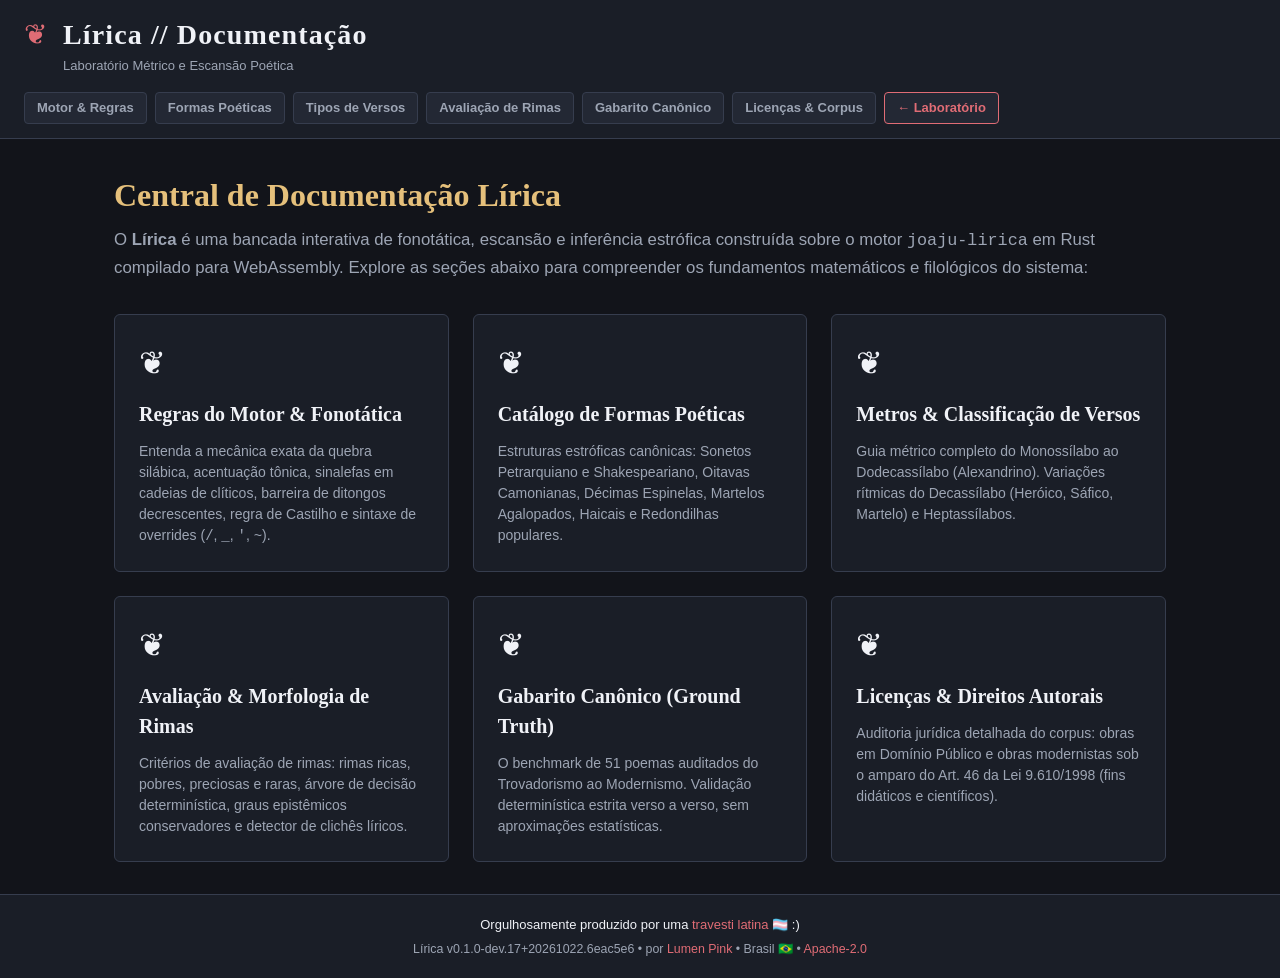
==== commit f899e895: "feat: glifos svg de metro e remocao total de emojis (ref #43 - ph5)" ====
--- a/site/docs/index.html
+++ b/site/docs/index.html
@@ -6,7 +6,7 @@
   <title>Documentação — Lírica // Laboratório Métrico e Escansão Poética</title>
   <meta name="description" content="Central de documentação oficial do Lírica: motor fonotático determinístico, catálogo de formas clássicas, tipos de versos e gabarito canônico.">
   <link rel="stylesheet" href="../style.css">
-  <link rel="icon" href="data:image/svg+xml,<svg xmlns=%22http://www.w3.org/2000/svg%22 viewBox=%220 0 100 100%22><text y=%22.9em%22 font-size=%2290%22>📜</text></svg>">
+  <link rel="icon" href="data:image/svg+xml,<svg xmlns=%22http://www.w3.org/2000/svg%22 viewBox=%220 0 100 100%22><text y=%22.85em%22 font-size=%2280%22 fill=%22%234a2c2a%22>❦</text></svg>">
   <style>
     .docs-nav-bar {
       display: flex;
@@ -82,12 +82,12 @@
         </div>
       </div>
       <div class="docs-nav-bar">
-        <a href="regras.html" class="doc-tab">⚙️ Motor & Regras</a>
-        <a href="formas.html" class="doc-tab">🏛️ Formas Poéticas</a>
-        <a href="versos.html" class="doc-tab">📏 Tipos de Versos</a>
-        <a href="rimas.html" class="doc-tab">🎯 Avaliação de Rimas</a>
-        <a href="gabarito.html" class="doc-tab">🏆 Gabarito Canônico</a>
-        <a href="licencas.html" class="doc-tab">⚖️ Licenças & Corpus</a>
+        <a href="regras.html" class="doc-tab">Motor & Regras</a>
+        <a href="formas.html" class="doc-tab">Formas Poéticas</a>
+        <a href="versos.html" class="doc-tab">Tipos de Versos</a>
+        <a href="rimas.html" class="doc-tab">Avaliação de Rimas</a>
+        <a href="gabarito.html" class="doc-tab">Gabarito Canônico</a>
+        <a href="licencas.html" class="doc-tab">Licenças & Corpus</a>
         <a href="../index.html" class="doc-tab" style="border-color: var(--accent); color: var(--accent);">← Laboratório</a>
       </div>
     </div>
@@ -103,7 +103,7 @@
 
     <div class="docs-portal-grid">
       <a href="regras.html" class="portal-card">
-        <span class="portal-icon">⚙️</span>
+        <span class="portal-icon">❦</span>
         <h3 class="portal-title">Regras do Motor & Fonotática</h3>
         <p class="portal-desc">
           Entenda a mecânica exata da quebra silábica, acentuação tônica, sinalefas em cadeias de clíticos, barreira de ditongos decrescentes, regra de Castilho e sintaxe de overrides (<code>/</code>, <code>_</code>, <code>'</code>, <code>~</code>).
@@ -111,7 +111,7 @@
       </a>
 
       <a href="formas.html" class="portal-card">
-        <span class="portal-icon">🏛️</span>
+        <span class="portal-icon">❦</span>
         <h3 class="portal-title">Catálogo de Formas Poéticas</h3>
         <p class="portal-desc">
           Estruturas estróficas canônicas: Sonetos Petrarquiano e Shakespeariano, Oitavas Camonianas, Décimas Espinelas, Martelos Agalopados, Haicais e Redondilhas populares.
@@ -119,7 +119,7 @@
       </a>
 
       <a href="versos.html" class="portal-card">
-        <span class="portal-icon">📏</span>
+        <span class="portal-icon">❦</span>
         <h3 class="portal-title">Metros & Classificação de Versos</h3>
         <p class="portal-desc">
           Guia métrico completo do Monossílabo ao Dodecassílabo (Alexandrino). Variações rítmicas do Decassílabo (Heróico, Sáfico, Martelo) e Heptassílabos.
@@ -127,7 +127,7 @@
       </a>
 
       <a href="rimas.html" class="portal-card">
-        <span class="portal-icon">🎯</span>
+        <span class="portal-icon">❦</span>
         <h3 class="portal-title">Avaliação & Morfologia de Rimas</h3>
         <p class="portal-desc">
           Critérios de avaliação de rimas: rimas ricas, pobres, preciosas e raras, árvore de decisão determinística, graus epistêmicos conservadores e detector de clichês líricos.
@@ -135,7 +135,7 @@
       </a>
 
       <a href="gabarito.html" class="portal-card">
-        <span class="portal-icon">🏆</span>
+        <span class="portal-icon">❦</span>
         <h3 class="portal-title">Gabarito Canônico (Ground Truth)</h3>
         <p class="portal-desc">
           O benchmark de 51 poemas auditados do Trovadorismo ao Modernismo. Validação determinística estrita verso a verso, sem aproximações estatísticas.
@@ -143,7 +143,7 @@
       </a>
 
       <a href="licencas.html" class="portal-card">
-        <span class="portal-icon">⚖️</span>
+        <span class="portal-icon">❦</span>
         <h3 class="portal-title">Licenças & Direitos Autorais</h3>
         <p class="portal-desc">
           Auditoria jurídica detalhada do corpus: obras em Domínio Público e obras modernistas sob o amparo do Art. 46 da Lei 9.610/1998 (fins didáticos e científicos).
--- a/site/style.css
+++ b/site/style.css
@@ -1172,6 +1172,23 @@
   border-style: dashed;
 }
 
+.syl-pill.com-cesura {
+  margin-right: 0.15rem;
+}
+
+.caesura-divider {
+  display: inline-flex;
+  align-items: center;
+  justify-content: center;
+  color: var(--accent);
+  opacity: 0.8;
+  font-family: var(--font-mono);
+  font-size: 0.825rem;
+  font-weight: 700;
+  margin: 0 0.25rem 0 0.15rem;
+  user-select: none;
+}
+
 /* Code Workspace */
 .code-workspace {
   background-color: var(--bg-secondary);
@@ -1826,3 +1843,299 @@
   line-height: 1.4;
   margin: 0;
 }
+
+/* ==========================================================================
+   Modal de Exportação de Card Poético (#modal-exportar)
+   ========================================================================== */
+
+.modal-export-container {
+  max-width: 960px;
+}
+
+.modal-export-body {
+  display: flex;
+  flex-direction: column;
+  gap: 1.25rem;
+  padding: 1.25rem;
+}
+
+.export-controls-bar {
+  display: flex;
+  flex-wrap: wrap;
+  align-items: center;
+  gap: 1rem;
+  padding: 0.85rem 1rem;
+  background-color: var(--bg-tertiary);
+  border: 1px solid var(--border-color);
+  border-radius: var(--radius-md);
+}
+
+.export-control-item {
+  display: flex;
+  align-items: center;
+  gap: 0.5rem;
+}
+
+.export-control-item label {
+  font-size: 0.8125rem;
+  color: var(--text-primary);
+}
+
+.export-control-check label {
+  display: flex;
+  align-items: center;
+  gap: 0.4rem;
+  cursor: pointer;
+  user-select: none;
+}
+
+.export-preview-wrapper {
+  display: flex;
+  justify-content: center;
+  align-items: flex-start;
+  background-color: var(--bg-primary);
+  border: 1px solid var(--border-color);
+  border-radius: var(--radius-md);
+  padding: 1.5rem;
+  overflow-x: auto;
+  max-height: 520px;
+  overflow-y: auto;
+}
+
+.card-preview-container {
+  display: flex;
+  justify-content: center;
+  box-shadow: 0 10px 25px rgba(0, 0, 0, 0.25);
+  border-radius: 16px;
+  max-width: 100%;
+}
+
+.card-preview-container svg {
+  max-width: 100%;
+  height: auto;
+  display: block;
+}
+
+.modal-export-footer {
+  display: flex;
+  justify-content: space-between;
+  align-items: center;
+  flex-wrap: wrap;
+  gap: 0.75rem;
+}
+
+.export-actions-group {
+  display: flex;
+  flex-wrap: wrap;
+  align-items: center;
+  gap: 0.5rem;
+}
+
+/* ==========================================================================
+   Gerenciador de Múltiplos Rascunhos (Ticket #34)
+   ========================================================================== */
+
+.drafts-badge {
+  display: inline-flex;
+  align-items: center;
+  justify-content: center;
+  background-color: var(--accent-color);
+  color: #fff;
+  font-size: 0.7rem;
+  font-weight: 700;
+  padding: 0.1rem 0.45rem;
+  border-radius: 9999px;
+  margin-left: 0.35rem;
+  line-height: 1;
+}
+
+.modal-drafts-container {
+  max-width: 780px;
+}
+
+.modal-drafts-body {
+  padding: 1.25rem 1.5rem;
+  display: flex;
+  flex-direction: column;
+  gap: 1rem;
+}
+
+.drafts-toolbar {
+  display: flex;
+  justify-content: space-between;
+  align-items: center;
+  flex-wrap: wrap;
+  gap: 0.75rem;
+  padding-bottom: 0.75rem;
+  border-bottom: 1px solid var(--border-color);
+}
+
+.drafts-backup-actions {
+  display: flex;
+  align-items: center;
+  flex-wrap: wrap;
+  gap: 0.5rem;
+}
+
+.label-as-btn {
+  display: inline-flex;
+  align-items: center;
+  gap: 0.35rem;
+  cursor: pointer;
+  margin: 0;
+}
+
+.drafts-list {
+  display: flex;
+  flex-direction: column;
+  gap: 0.65rem;
+  max-height: 440px;
+  overflow-y: auto;
+  padding-right: 0.25rem;
+}
+
+.draft-item {
+  display: flex;
+  justify-content: space-between;
+  align-items: center;
+  gap: 1rem;
+  background-color: var(--bg-primary);
+  border: 1px solid var(--border-color);
+  border-radius: var(--radius-md);
+  padding: 0.75rem 1rem;
+  transition: border-color 0.15s ease, background-color 0.15s ease;
+}
+
+.draft-item:hover {
+  border-color: var(--border-hover, var(--text-muted));
+}
+
+.draft-item.active {
+  border-color: var(--accent-color);
+  background-color: rgba(var(--accent-rgb, 196, 77, 86), 0.08);
+}
+
+.draft-info {
+  display: flex;
+  flex-direction: column;
+  gap: 0.25rem;
+  min-width: 0;
+  flex: 1;
+}
+
+.draft-title-row {
+  display: flex;
+  align-items: center;
+  gap: 0.5rem;
+  min-width: 0;
+}
+
+.draft-title {
+  font-weight: 600;
+  font-size: 0.9375rem;
+  color: var(--text-primary);
+  white-space: nowrap;
+  overflow: hidden;
+  text-overflow: ellipsis;
+}
+
+.draft-active-pill {
+  font-size: 0.6875rem;
+  font-weight: 700;
+  color: var(--accent-color);
+  background-color: rgba(var(--accent-rgb, 196, 77, 86), 0.15);
+  padding: 0.15rem 0.5rem;
+  border-radius: 4px;
+  text-transform: uppercase;
+  letter-spacing: 0.03em;
+}
+
+.draft-meta {
+  display: flex;
+  align-items: center;
+  flex-wrap: wrap;
+  gap: 0.75rem;
+  font-size: 0.75rem;
+  color: var(--text-muted);
+}
+
+.draft-actions {
+  display: flex;
+  align-items: center;
+  gap: 0.35rem;
+  flex-shrink: 0;
+}
+
+.btn-draft-action {
+  font-size: 0.75rem;
+  padding: 0.3rem 0.6rem;
+  border-radius: var(--radius-sm);
+  background-color: var(--bg-secondary);
+  border: 1px solid var(--border-color);
+  color: var(--text-primary);
+  cursor: pointer;
+  transition: background-color 0.15s ease, border-color 0.15s ease;
+}
+
+.btn-draft-action:hover {
+  background-color: var(--bg-hover, rgba(255, 255, 255, 0.1));
+  border-color: var(--text-muted);
+}
+
+.btn-draft-action.btn-draft-delete:hover {
+  background-color: rgba(220, 53, 69, 0.15);
+  border-color: #dc3545;
+  color: #dc3545;
+}
+
+.drafts-empty-notice {
+  text-align: center;
+  padding: 2.5rem 1rem;
+  color: var(--text-muted);
+  font-style: italic;
+}
+
+/* ==========================================================================
+   Glifos Vetoriais SVG de Alto Contraste (Ticket #42)
+   ========================================================================== */
+
+.ico-svg {
+  width: 14px;
+  height: 14px;
+  display: inline-block;
+  vertical-align: -2px;
+  fill: currentColor;
+}
+
+.ico-svg-lg {
+  width: 22px;
+  height: 22px;
+  display: inline-block;
+  vertical-align: middle;
+  fill: currentColor;
+}
+
+.rhyme-pair-badge .ico-svg {
+  margin-right: 4px;
+}
+
+.cliche-tag .ico-svg {
+  width: 12px;
+  height: 12px;
+  margin-right: 3px;
+  vertical-align: -1px;
+}
+
+.ico-cliche .ico-svg {
+  width: 12px;
+  height: 12px;
+  vertical-align: -1px;
+}
+
+.badge-metro-compact .ico-svg {
+  width: 12px;
+  height: 12px;
+  vertical-align: -1px;
+}
+
+
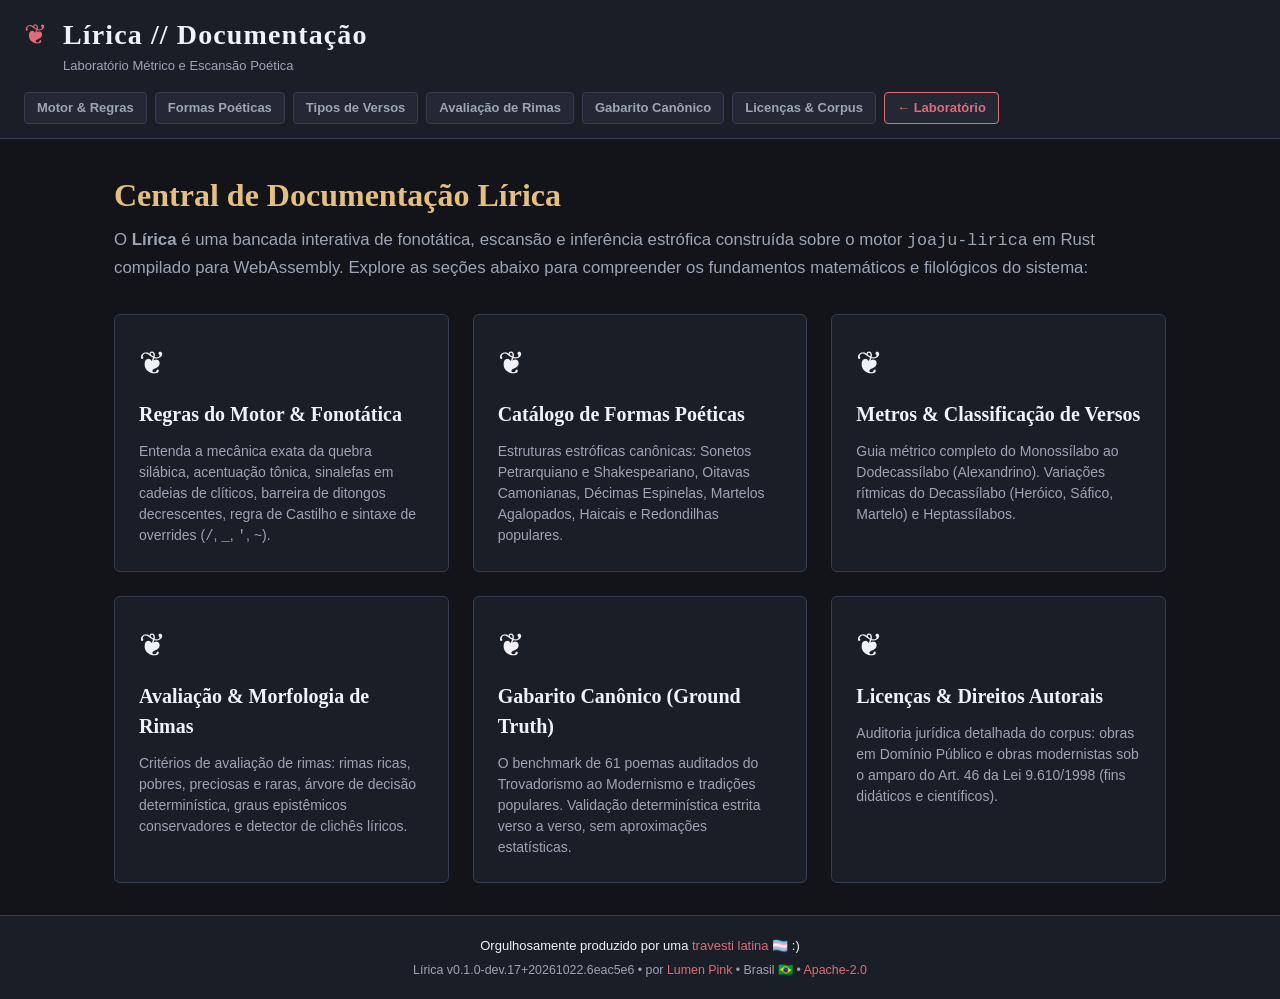
==== commit 1581d352: "feat: sincronizacao do gabarito 61 e joaju-lirica dev74 (ref #45 - ph5)" ====
--- a/site/docs/index.html
+++ b/site/docs/index.html
@@ -138,7 +138,7 @@
         <span class="portal-icon">❦</span>
         <h3 class="portal-title">Gabarito Canônico (Ground Truth)</h3>
         <p class="portal-desc">
-          O benchmark de 51 poemas auditados do Trovadorismo ao Modernismo. Validação determinística estrita verso a verso, sem aproximações estatísticas.
+          O benchmark de 61 poemas auditados do Trovadorismo ao Modernismo e tradições populares. Validação determinística estrita verso a verso, sem aproximações estatísticas.
         </p>
       </a>
 
